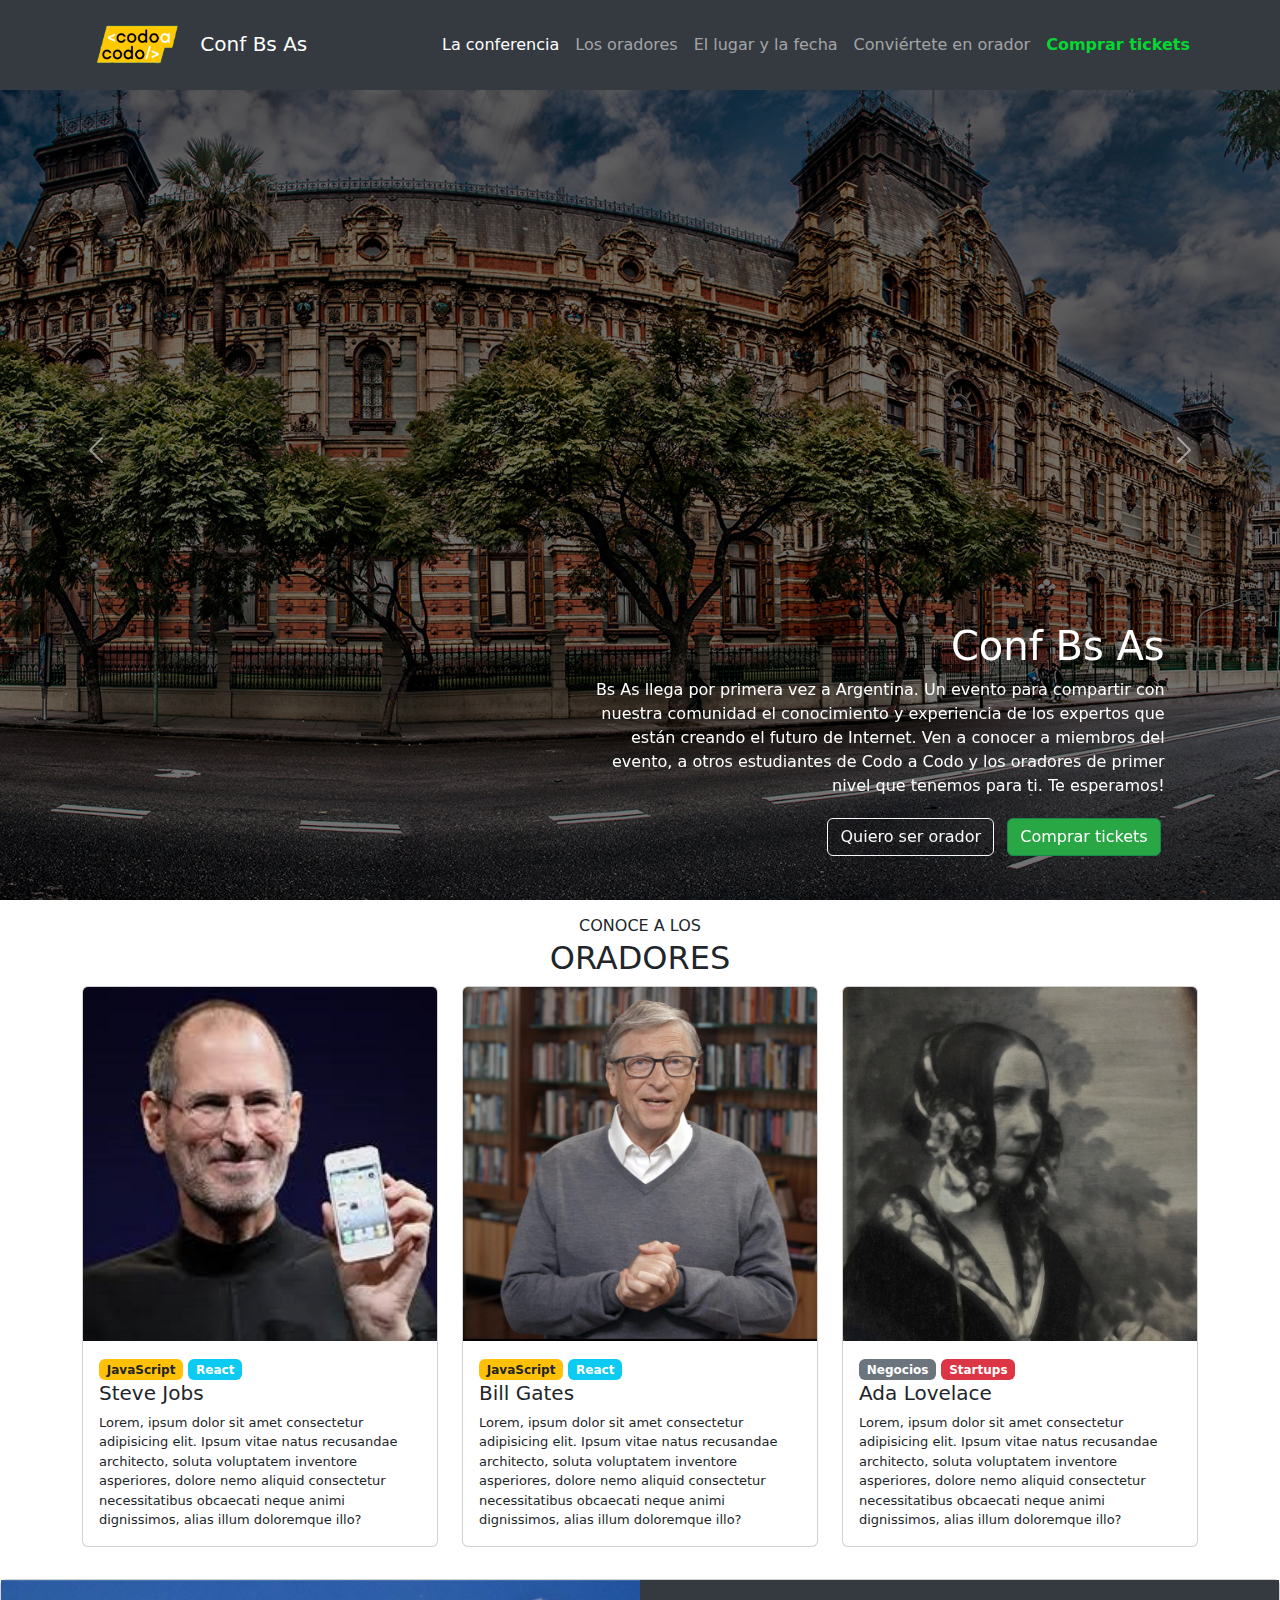
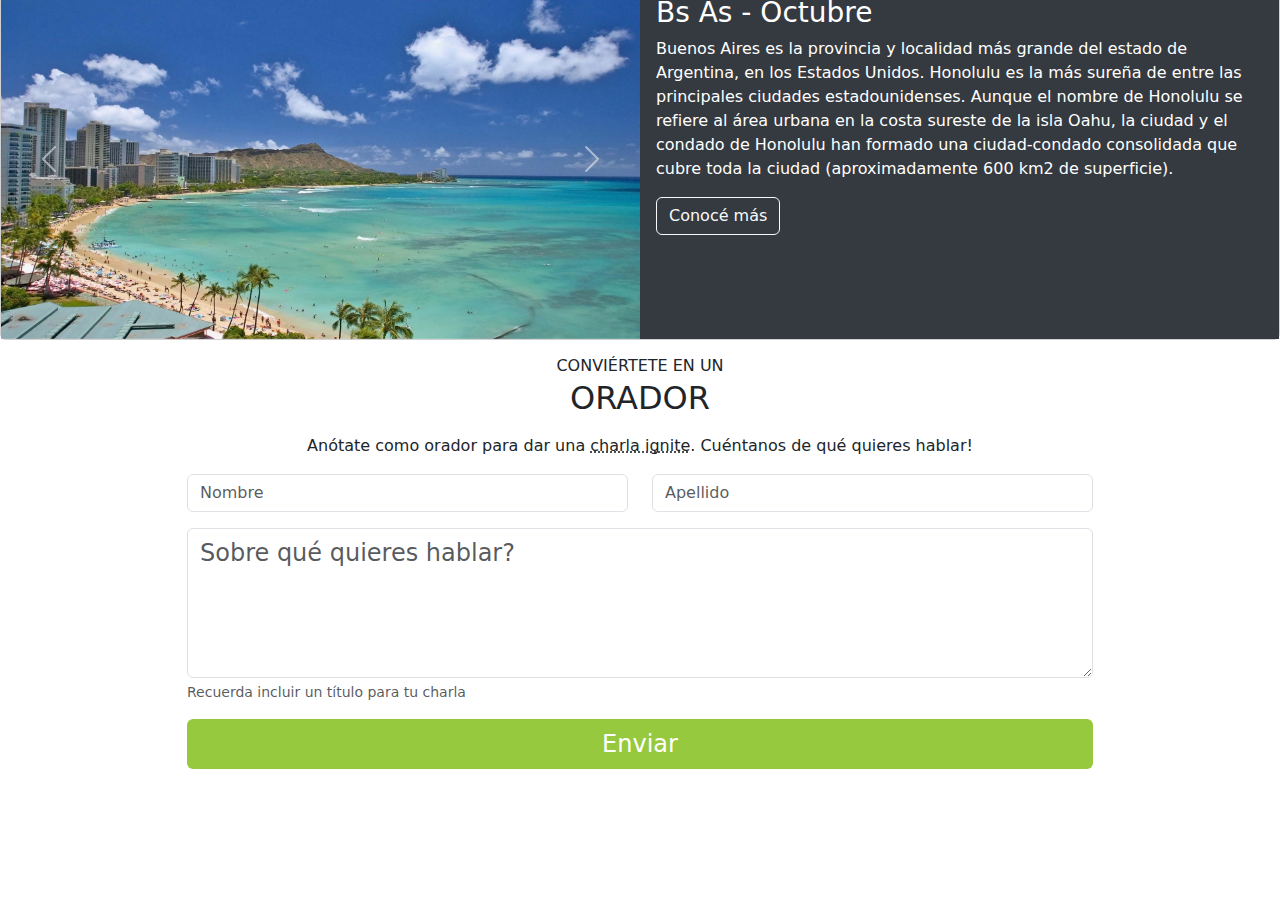
==== index-dnone.html @ 461bdd35 "version final" ====
<!DOCTYPE html>
<html lang="es">

<head>
  <meta charset="UTF-8">
  <meta http-equiv="X-UA-Compatible" content="IE=edge">
  <meta name="viewport" content="width=device-width, initial-scale=1.0">
  <!--Mis Estilos-->
  <link rel="stylesheet" href="./css/estilos.css">
  <!--Bootstrap-->
  <link rel="stylesheet" href="./css/bootstrap.min.css">
  <title>Conf Bs As</title>
</head>

<body data-bs-spy="scroll" data-bs-target="#navbar-example2" data-bs-offset="0" class="scrollspy-example" tabindex="0">
  <header>
    <!--Barra de navegación-->
    <nav id="navbar-example2" class="navbar fixed-top navbar-expand-lg navbar-dark fondoGris">
      <div class="container">
        <a class="navbar-brand" href="#">
          <img src="./imgs-tp-front/codoacodo.png" alt="CodoACodo" style="width: 7rem;">
          Conf Bs As
        </a>
        <button class="navbar-toggler" type="button" data-bs-toggle="collapse" data-bs-target="#navbarSupportedContent"
          aria-controls="navbarSupportedContent" aria-expanded="false" aria-label="Toggle navigation">
          <span class="navbar-toggler-icon"></span>
        </button>
        <div class="collapse navbar-collapse" id="navbarSupportedContent">
          <ul class="navbar-nav ms-auto mb-2 mb-sm-0">
            <li class="nav-item">
              <a class="nav-link" href="#scrollspyHeading1" aria-current="page" href="#conferencia">La conferencia</a>
            </li>
            <li class="nav-item">
              <a class="nav-link" href="#scrollspyHeading2" href="#oradores">Los oradores</a>
            </li>
            <li class="nav-item">
              <a class="nav-link" href="#scrollspyHeading3" href="#lugar">El lugar y la fecha</a>
            </li>
            <li class="nav-item">
              <a class="nav-link" href="#scrollspyHeading4" href="#contacto">Conviértete en orador</a>
            </li>
            <li class="nav-item">
              <a class="nav-link tickets fw-bold" href="#">Comprar tickets</a>
            </li>
          </ul>
        </div>
      </div>
    </nav>

    <!--Carousel-->
    <div class="container-fluid p-0 mb-3" id="scrollspyHeading1">
      <div id="carouselExampleFade" class="carousel slide carousel-fade" data-bs-ride="carousel">
        <div class="carousel-inner">
          <div class="carousel-item active" data-bs-interval="3000">
            <img src="./imgs-tp-front/ba1.jpg" class="d-block w-100 brillo" style="height: 100vh; min-width: max-content;" alt="ba1">
                <div class="carousel-caption row">
                  <div class="col-md-8 offset-md-5 text-end">
                    <h1>Conf Bs As</h1>
                    <p class="d-none d-sm-block">Bs As llega por primera vez a Argentina. Un evento para compartir con nuestra comunidad el conocimiento
                    y
                    experiencia de los expertos que están creando el futuro de Internet. Ven a conocer a miembros del
                    evento,
                    a otros estudiantes de Codo a Codo y los oradores de primer nivel que tenemos para ti. Te esperamos!</p>
                    <a href="#scrollspyHeading4" class="btn btn-outline-light m-1">Quiero ser orador</a>
                    <a href="#" class="btn btn-success ticketsBtn m-1"> Comprar tickets</a>
                  </div>                
                </div>
          </div>

          <div class="carousel-item" data-bs-interval="3000">
            <img src="./imgs-tp-front/ba2.jpg" class="d-block w-100 brillo" style="height: 100vh; min-width: max-content;" alt="ba2">
            <div class="carousel-caption row">
                <div class="col-md-8 offset-md-5 text-end">
                    <h1>Conf Bs As</h1>
                    <p class="d-none d-sm-block">Bs As llega por primera vez a Argentina. Un evento para compartir con nuestra comunidad el conocimiento
                    y
                    experiencia de los expertos que están creando el futuro de Internet. Ven a conocer a miembros del
                    evento,
                    a otros estudiantes de Codo a Codo y los oradores de primer nivel que tenemos para ti. Te esperamos!</p>
                    <a href="#scrollspyHeading4" class="btn btn-outline-light m-1">Quiero ser orador</a>
                    <a href="#" class="btn btn-success ticketsBtn m-1"> Comprar tickets</a>
                </div>              
            </div>
          </div>

          <div class="carousel-item" data-bs-interval="3000">
            <img src="./imgs-tp-front/ba3.jpg" class="d-block w-100 brillo" style="height: 100vh; min-width: max-content;" alt="ba3">
            <div class="carousel-caption row">
                <div class="col-md-8 offset-md-5 text-end">
                    <h1>Conf Bs As</h1>
                    <p class="d-none d-sm-block">Bs As llega por primera vez a Argentina. Un evento para compartir con nuestra comunidad el conocimiento
                    y
                    experiencia de los expertos que están creando el futuro de Internet. Ven a conocer a miembros del
                    evento,
                    a otros estudiantes de Codo a Codo y los oradores de primer nivel que tenemos para ti. Te esperamos!</p>
                    <a href="#scrollspyHeading4" class="btn btn-outline-light m-1">Quiero ser orador</a>
                    <a href="#" class="btn btn-success ticketsBtn m-1"> Comprar tickets</a>
                </div>
            </div>
          </div>
        </div>

        <button class="carousel-control-prev" type="button" data-bs-target="#carouselExampleFade" data-bs-slide="prev">
          <span class="carousel-control-prev-icon" aria-hidden="true"></span>
          <span class="visually-hidden">Anterior</span>
        </button>
        <button class="carousel-control-next" type="button" data-bs-target="#carouselExampleFade" data-bs-slide="next">
          <span class="carousel-control-next-icon" aria-hidden="true"></span>
          <span class="visually-hidden">Siguiente</span>
        </button>
      </div>      
    </div>   
  </header>

  <!--MAIN Oradores-->
  <main class="container mb-3 text-center" id="scrollspyHeading2">  
    <h2>
        <p class="fs-6 fw-normal mb-1">CONOCE A LOS</p>
        <p class="mb-1">ORADORES</p>
    </h2>  
   
    <div class="row text-start justify-content-around">
      <div class="col-9 col-sm-6 col-md-4 col-lg-4 mb-3">
        <div class="card">
          <img src="./imgs-tp-front/steve.jpg" class="card-img-top w-100" alt="Steve Jobs">
          <div class="card-body">
            <span class="badge bg-warning text-dark">JavaScript</span>
            <span class="badge bg-info text-white">React</span>
            <h5 class="card-title">Steve Jobs</h5>
            <p class="card-text letraChica">Lorem, ipsum dolor sit amet consectetur adipisicing elit. Ipsum vitae natus
              recusandae architecto, soluta voluptatem inventore asperiores, dolore nemo aliquid consectetur
              necessitatibus obcaecati neque animi dignissimos, alias illum doloremque illo?</p>
          </div>
        </div>
      </div>

      <div class="col-9 col-sm-6 col-md-4 col-lg-4 mb-3">
        <div class="card">
          <img src="./imgs-tp-front/bill.jpg" class="card-img-top w-100" alt="Bill Gates">
          <div class="card-body">
            <span class="badge bg-warning text-dark">JavaScript</span>
            <span class="badge bg-info text-white">React</span>
            <h5 class="card-title">Bill Gates</h5>
            <p class="card-text letraChica">Lorem, ipsum dolor sit amet consectetur adipisicing elit. Ipsum vitae natus
              recusandae architecto, soluta voluptatem inventore asperiores, dolore nemo aliquid consectetur
              necessitatibus obcaecati neque animi dignissimos, alias illum doloremque illo?</p>
          </div>
        </div>
      </div>

      <div class="col-9 col-sm-6 col-md-4 col-lg-4 mb-3">
        <div class="card">
          <img src="./imgs-tp-front/ada.jpeg" class="card-img-top w-100" alt="Ada Lovelace">
          <div class="card-body">
            <span class="badge bg-secondary">Negocios</span>
            <span class="badge bg-danger">Startups</span>
            <h5 class="card-title">Ada Lovelace</h5>
            <p class="card-text letraChica">Lorem, ipsum dolor sit amet consectetur adipisicing elit. Ipsum vitae natus
              recusandae architecto, soluta voluptatem inventore asperiores, dolore nemo aliquid consectetur
              necessitatibus obcaecati neque animi dignissimos, alias illum doloremque illo?</p>
          </div>
        </div>
      </div>
    </div>
  </main>

  <section id="scrollspyHeading3">
    <!--INFORMACION Carousel BsAs-->
    <div class="card mb-3" style="max-width: 100%;">
      <div class="row g-0">
        <div class="col-md-6">
          <div id="carouselExampleControls" class="carousel slide" data-bs-ride="carousel">
            <div class="carousel-inner">
              <div class="carousel-item active">
                <img src="./imgs-tp-front/honolulu.jpg" class="d-block w-100" alt="Honolulu">
              </div>
              <div class="carousel-item">
                <img src="./imgs-tp-front/hawaii.jpg" class="d-block w-100" alt="Hawaii">
              </div>
              <div class="carousel-item">
                <img src="./imgs-tp-front/hawaii2.jpg" class="d-block w-100" alt="Hawaii2">
              </div>
              <div class="carousel-item">
                <img src="./imgs-tp-front/hawaii3.jpg" class="d-block w-100" alt="Hawaii3">
              </div>
            </div>
            <button class="carousel-control-prev" type="button" data-bs-target="#carouselExampleControls"
              data-bs-slide="prev">
              <span class="carousel-control-prev-icon" aria-hidden="true"></span>
              <span class="visually-hidden">Anterior</span>
            </button>
            <button class="carousel-control-next" type="button" data-bs-target="#carouselExampleControls"
              data-bs-slide="next">
              <span class="carousel-control-next-icon" aria-hidden="true"></span>
              <span class="visually-hidden">Siguiente</span>
            </button>
          </div>
        </div>
        <div class="col-md-6 fondoGris text-white">
          <div class="card-body">
            <h3 class="card-title">Bs As - Octubre</h3>
            <p class="card-text">Buenos Aires es la provincia y localidad más grande del estado de Argentina, en los
              Estados Unidos. Honolulu es la más sureña
              de entre las principales ciudades estadounidenses. Aunque el nombre de Honolulu se refiere al área urbana
              en la costa sureste de la isla Oahu, la ciudad
              y el condado de Honolulu han formado una ciudad-condado consolidada que cubre toda la ciudad
              (aproximadamente 600 km2 de superficie).
            </p>
            <a href="#" class="btn btn-outline-light">Conocé más</a>
          </div>
        </div>
      </div>
    </div>
  </section>

  <!--Contacto-->
  <section class="container text-center" id="scrollspyHeading4">
    <h2>
      <p class="fs-6 fw-normal mb-1">CONVIÉRTETE EN UN</p>
      <p>ORADOR</p>
    </h2>
    <p class="fs-6">Anótate como orador para dar una <abbr
        title="La presentación Ignite consiste en hacer llegar tu idea, historia o visión en cinco minutos, de tal manera que dejes huella en tu interlocutor">charla
        ignite</abbr>. Cuéntanos de qué quieres hablar!</p>

    <form class="container col-10 mb-3">
      <div class="row mb-3">
        <div class="col">
          <input type="text" class="form-control" placeholder="Nombre" aria-label="Nombre">
        </div>
        <div class="col">
          <input type="text" class="form-control" placeholder="Apellido" aria-label="Apellido">
        </div>
      </div>
      <div class="col mb-3">
          <textarea class="form-control fs-4" placeholder="Sobre qué quieres hablar?" aria-label="Sobre qué quieres hablar?" id="floatingTextarea"
            style="height: 150px"></textarea>
          
          <div id="formHelp" class="form-text text-start">Recuerda incluir un título para tu charla</div>
      </div>
      <div class="d-grid gap-2 botonfluo rounded mb-3">
        <button type="submit" class="btn text-white fs-4">Enviar</button>
      </div>
    </form>
  </section>

  <!--Footer-->
  <footer class="footerazul p-4 bg-gradient">
    <div class="d-flex flex-column">
      <nav class="nav navbar-expand-lg">
        <div class="container">
          <ul class="nav row justify-content-between text-white">
              <li class="col nav-item">
                <a class="nav-link link-warning link-offset-2" href="#">Preguntas frecuentes</a>
              </li>
              <li class="col nav-item">
                <a class="nav-link" href="#">Contáctanos</a>
              </li>
              <li class="col nav-item">
                <a class="nav-link" href="#">Prensa</a>
              </li>
              <li class="col nav-item">
                <a class="nav-link" href="#">Conferencias</a>
              </li>
              <li class="col nav-item">
                <a class="nav-link" href="#">Términos y condiciones</a>
              </li>
              <li class="col nav-item">
                <a class="nav-link" href="#">Privacidad</a>
              </li>
              <li class="col nav-item">
                <a class="nav-link" href="#">Estudiantes</a>
              </li>
          </ul>
        </div>
      </nav>
    </div>
  </footer>


  <script src="./js/bootstrap.min.js"></script>
</body>

</html>
---- css/estilos.css ----
.botonfluo {
    background-color: rgb(150,201,62); 
    color: white;
}

.footerazul {
    background-color: rgb(29,70,92);
    background: linear-gradient(rgb(47, 0, 255));
}

.brillo {
    filter: brightness(45%);
    
}

.fondoGris {
    background-color: rgb(53,58,64);
}

.tickets { 
    color: rgb(5, 214, 50) !important;
    
}

.ticketsBtn {
    background-color: rgb(41,167,68) !important; 
} 

footer nav a {
    color: white !important;
    
}

.letraChica {
    font-size: small !important;
}
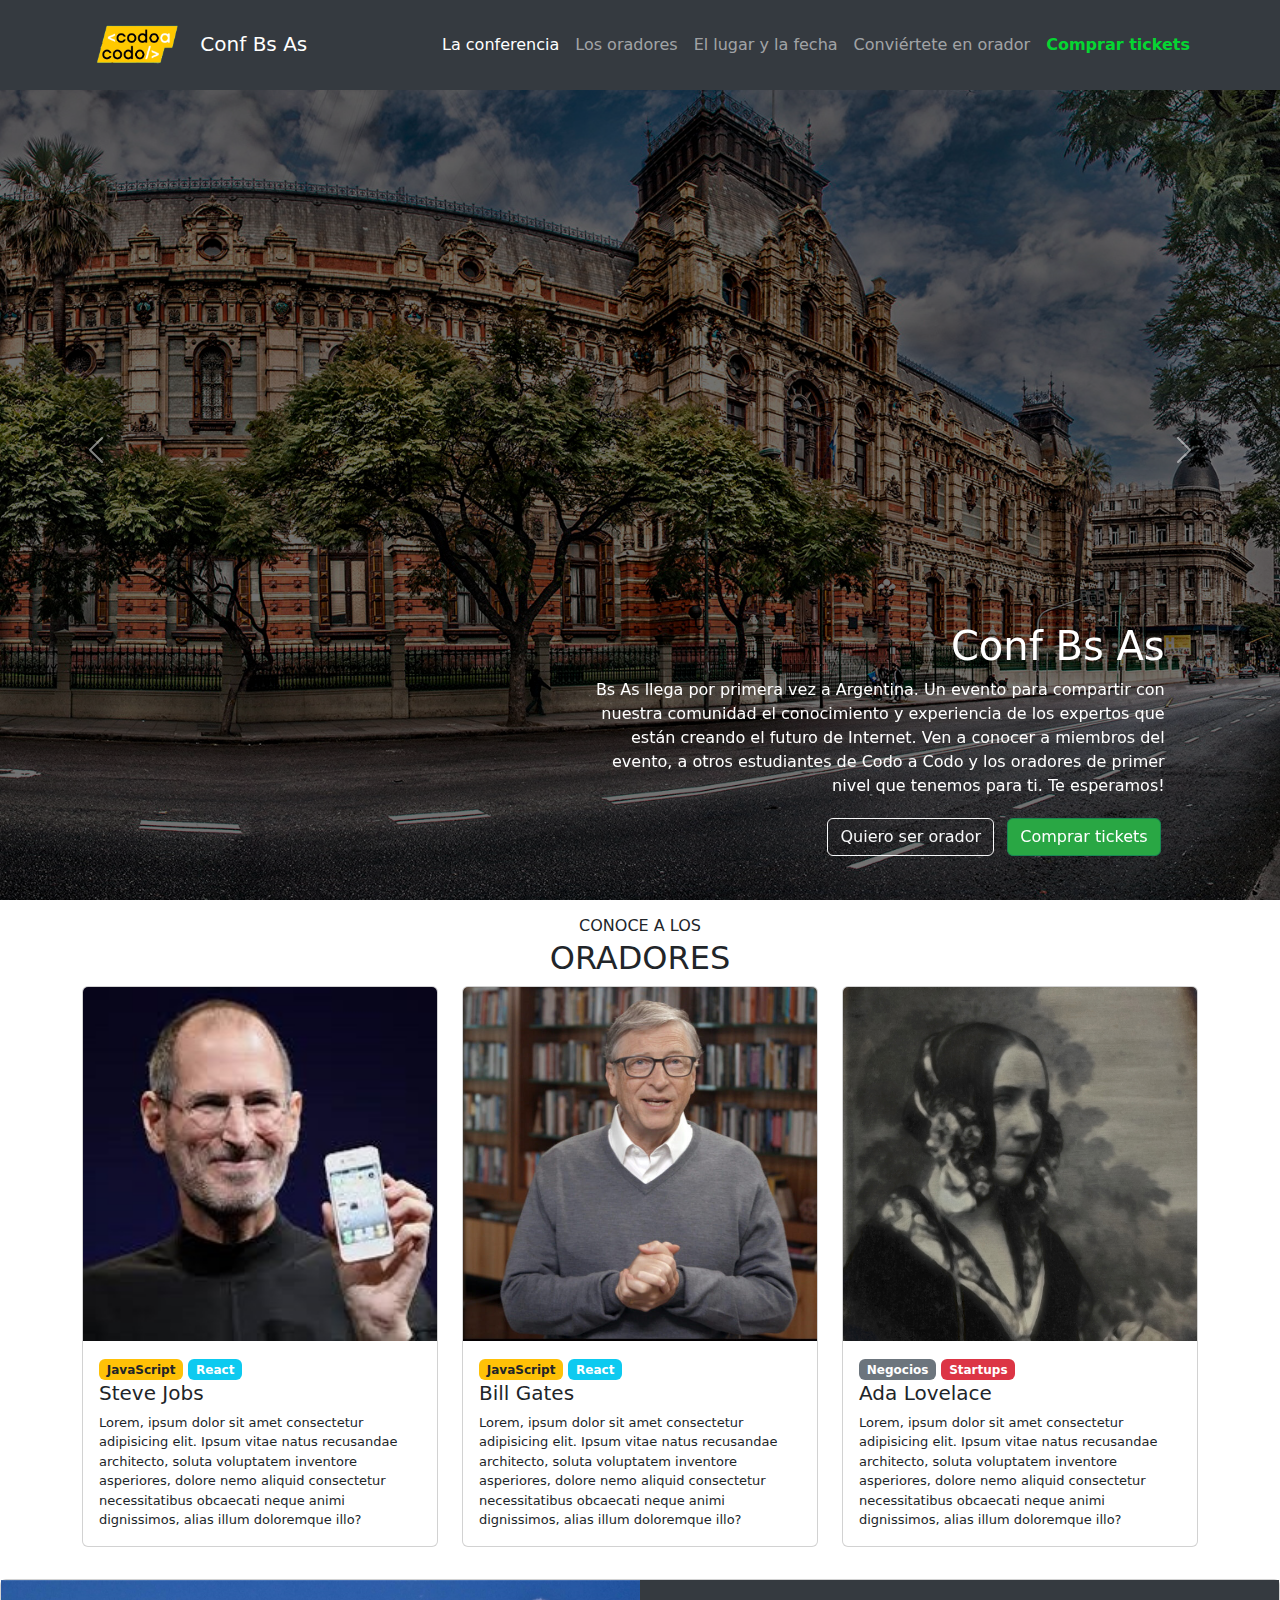
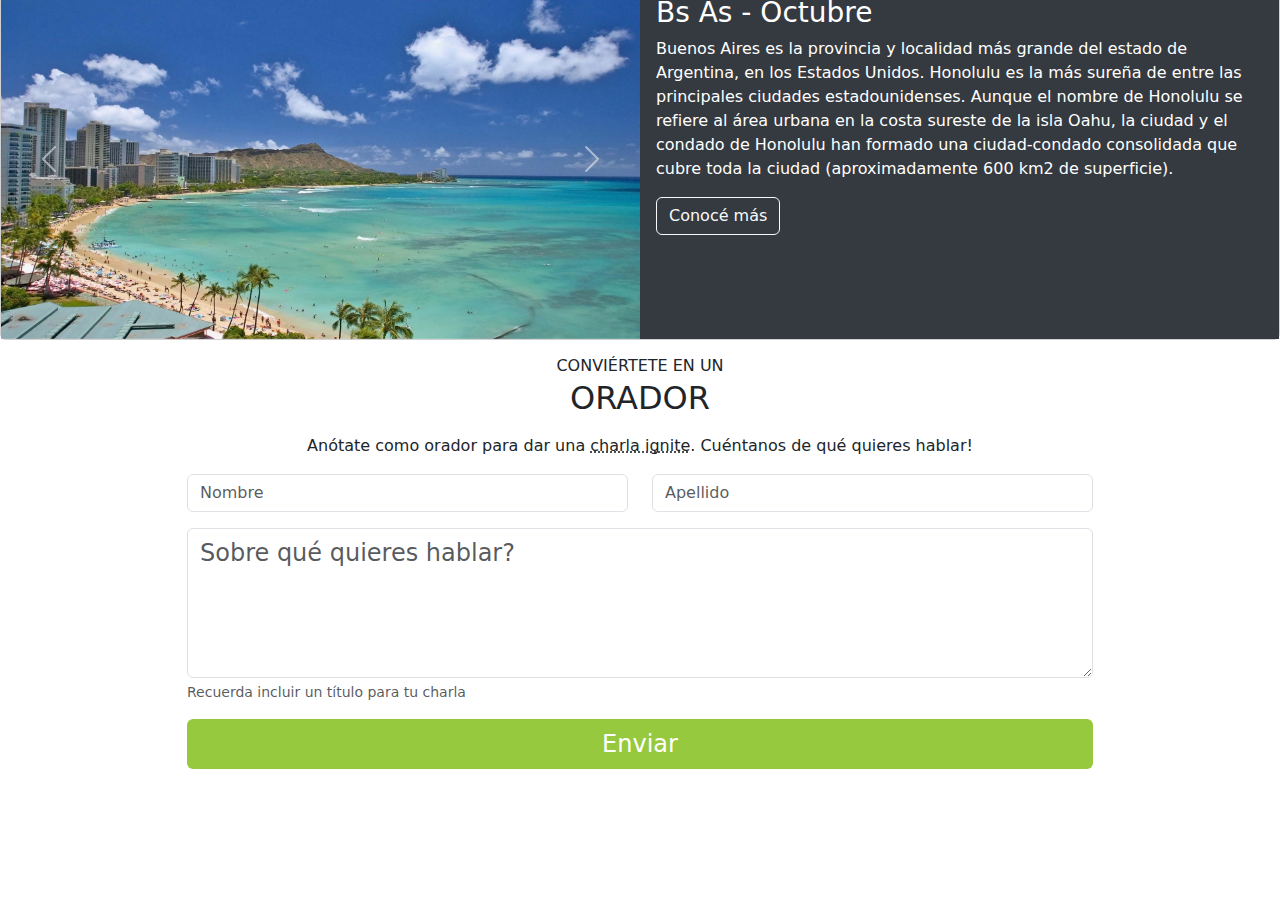
==== commit 4c1a4d3f: "carousel cover" ====
--- a/index-dnone.html
+++ b/index-dnone.html
@@ -52,7 +52,7 @@
       <div id="carouselExampleFade" class="carousel slide carousel-fade" data-bs-ride="carousel">
         <div class="carousel-inner">
           <div class="carousel-item active" data-bs-interval="3000">
-            <img src="./imgs-tp-front/ba1.jpg" class="d-block w-100 brillo" style="height: 100vh; min-width: max-content;" alt="ba1">
+            <img src="./imgs-tp-front/ba1.jpg" class="d-block w-100 brillo" style="height: 100vh; object-fit: cover;" alt="ba1">
                 <div class="carousel-caption row">
                   <div class="col-md-8 offset-md-5 text-end">
                     <h1>Conf Bs As</h1>
@@ -68,7 +68,7 @@
           </div>
 
           <div class="carousel-item" data-bs-interval="3000">
-            <img src="./imgs-tp-front/ba2.jpg" class="d-block w-100 brillo" style="height: 100vh; min-width: max-content;" alt="ba2">
+            <img src="./imgs-tp-front/ba2.jpg" class="d-block w-100 brillo" style="height: 100vh; object-fit: cover;" alt="ba2">
             <div class="carousel-caption row">
                 <div class="col-md-8 offset-md-5 text-end">
                     <h1>Conf Bs As</h1>
@@ -84,7 +84,7 @@
           </div>
 
           <div class="carousel-item" data-bs-interval="3000">
-            <img src="./imgs-tp-front/ba3.jpg" class="d-block w-100 brillo" style="height: 100vh; min-width: max-content;" alt="ba3">
+            <img src="./imgs-tp-front/ba3.jpg" class="d-block w-100 brillo" style="height: 100vh; object-fit: cover;" alt="ba3">
             <div class="carousel-caption row">
                 <div class="col-md-8 offset-md-5 text-end">
                     <h1>Conf Bs As</h1>
--- a/css/estilos.css
+++ b/css/estilos.css
@@ -35,6 +35,3 @@
     font-size: small !important;
 }
 
-
-
-
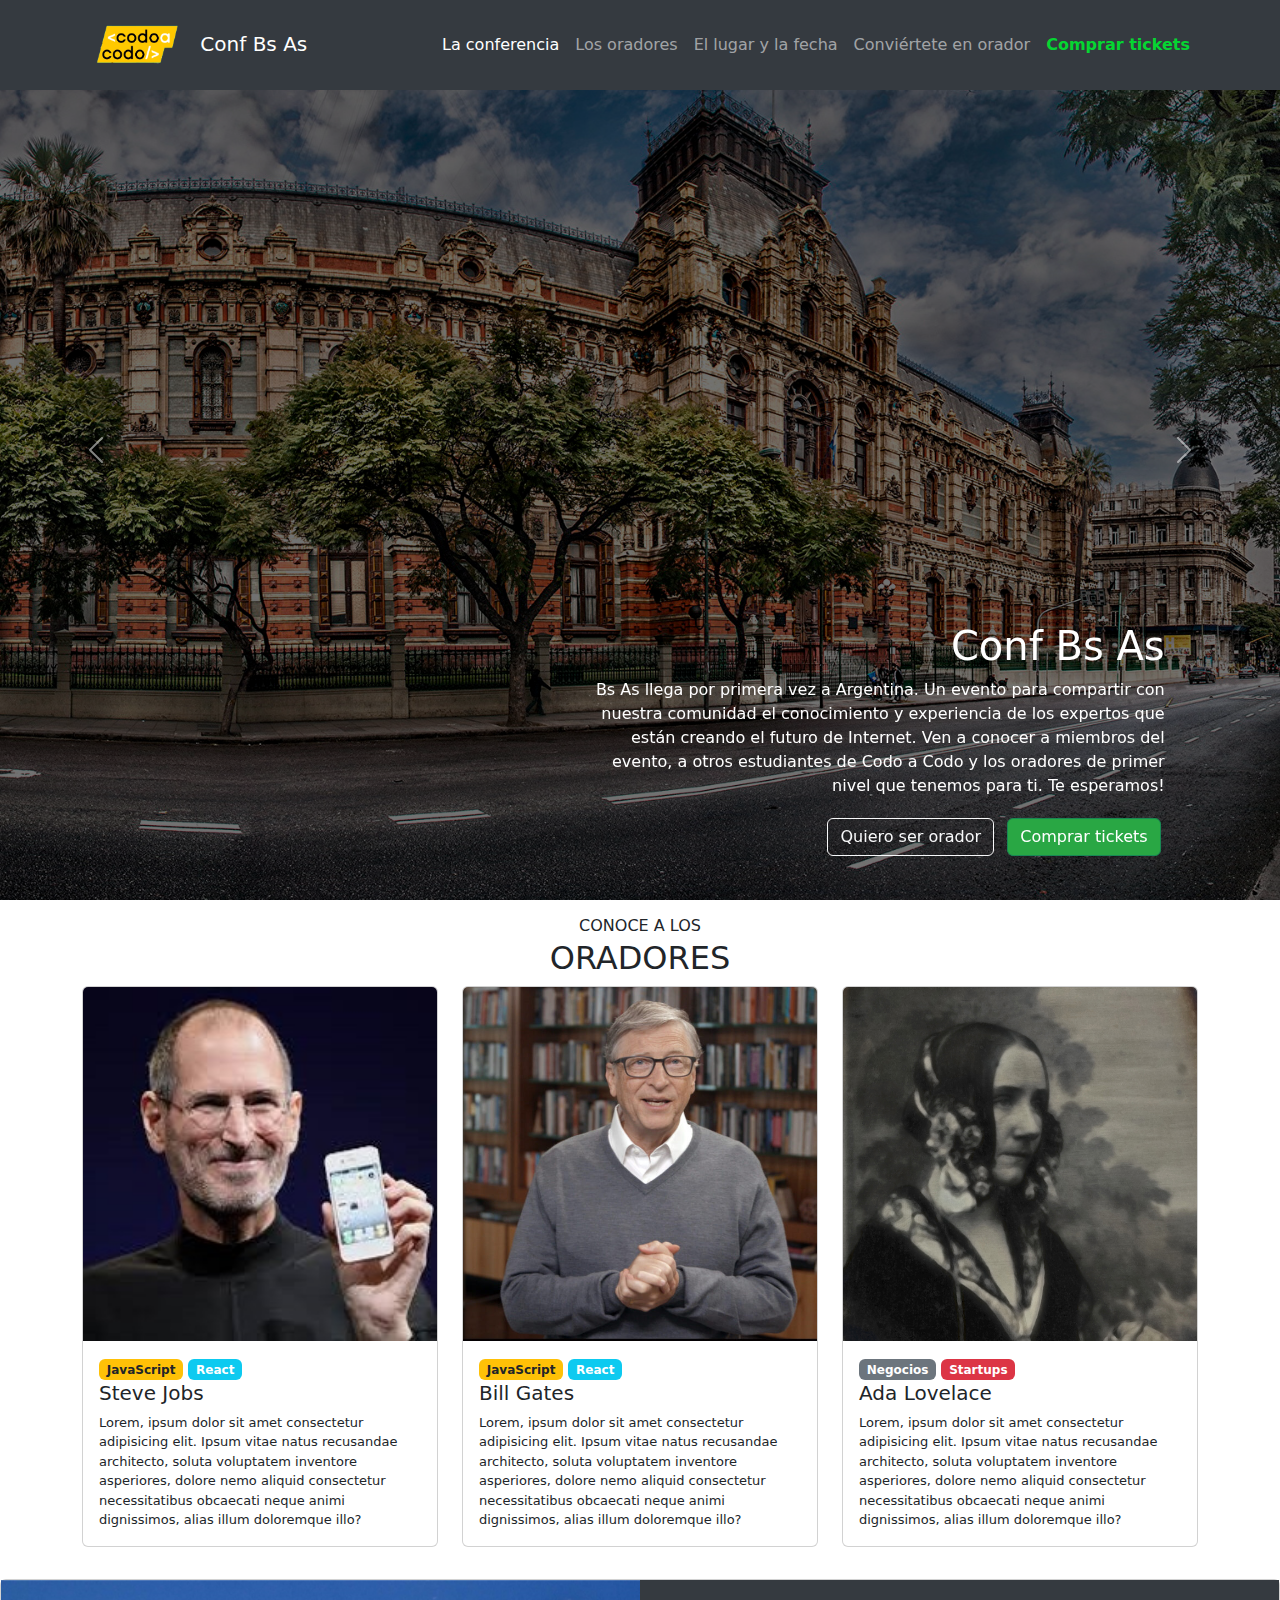
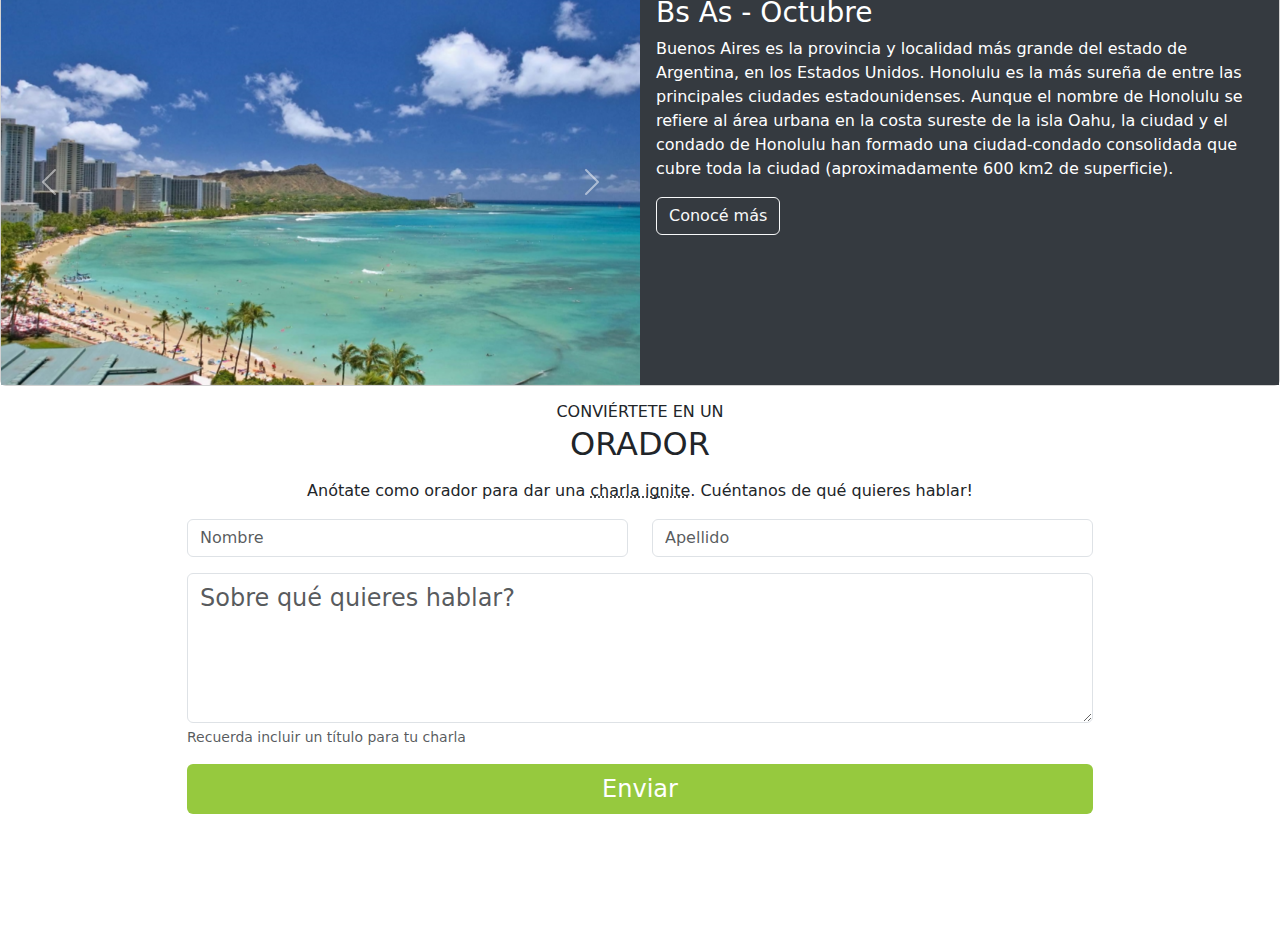
==== commit afb7ac92: "terminado" ====
--- a/index-dnone.html
+++ b/index-dnone.html
@@ -172,16 +172,16 @@
           <div id="carouselExampleControls" class="carousel slide" data-bs-ride="carousel">
             <div class="carousel-inner">
               <div class="carousel-item active">
-                <img src="./imgs-tp-front/honolulu.jpg" class="d-block w-100" alt="Honolulu">
+                <img src="./imgs-tp-front/honolulu.jpg" class="d-block w-100" style="height: 45vh; object-fit: cover;" alt="Honolulu">
               </div>
               <div class="carousel-item">
-                <img src="./imgs-tp-front/hawaii.jpg" class="d-block w-100" alt="Hawaii">
+                <img src="./imgs-tp-front/hawaii.jpg" class="d-block w-100" style="height: 45vh; object-fit: cover;" alt="Hawaii">
               </div>
               <div class="carousel-item">
-                <img src="./imgs-tp-front/hawaii2.jpg" class="d-block w-100" alt="Hawaii2">
+                <img src="./imgs-tp-front/hawaii2.jpg" class="d-block w-100" style="height: 45vh; object-fit: cover;" alt="Hawaii2">
               </div>
               <div class="carousel-item">
-                <img src="./imgs-tp-front/hawaii3.jpg" class="d-block w-100" alt="Hawaii3">
+                <img src="./imgs-tp-front/hawaii3.jpg" class="d-block w-100" style="height: 45vh; object-fit: cover;" alt="Hawaii3">
               </div>
             </div>
             <button class="carousel-control-prev" type="button" data-bs-target="#carouselExampleControls"
